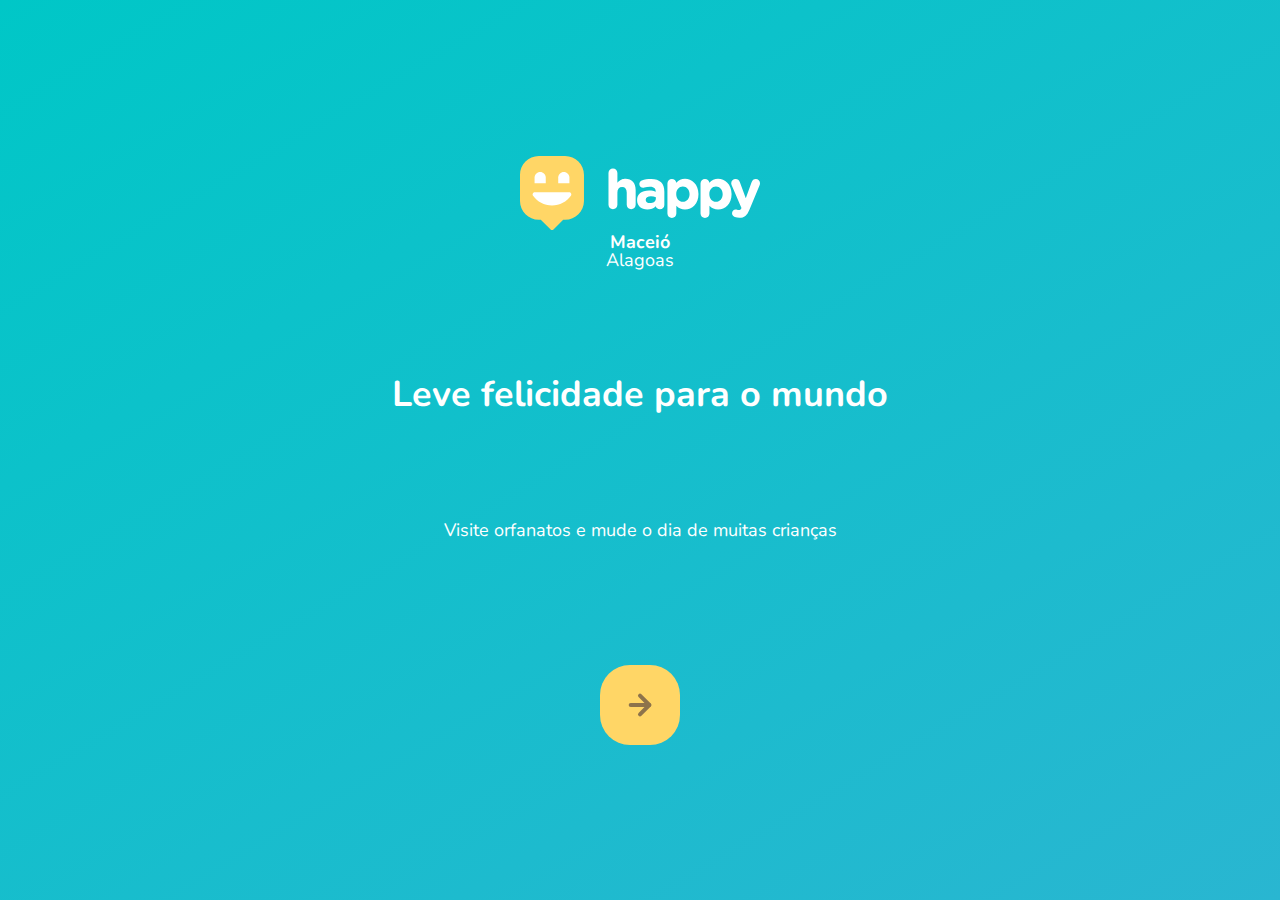
==== index.html @ fd1f704e "page-landing" ====
<!DOCTYPE html>
<html lang="pt-br">
<head>
    <meta charset="UTF-8">
    <meta name="viewport" content="width=device-width, initial-scale=1.0">
    <title>Happy</title>

    <link rel="icon" href="./public/images/logo-icon.png">

    <link rel="stylesheet" href="./public/css/main.css">
    <link rel="stylesheet" href="./public/css/animations.css">
    <link rel="stylesheet" href="./public/css/page-landing.css">

    <link href="https://fonts.googleapis.com/css2?family=Nunito:wght@400;600;800&display=swap" rel="stylesheet">
</head>
<body>
    <div id="page-landing">
        <div id="container">
            <header>
                <img 
                    class="animate-up"
                    id="logo"
                    src="./public/images/logo.svg"
                    alt="Logomarca de Happy">
        
                <div class="location animate-up">
                    <strong>Maceió</strong>
                    <p>Alagoas</p>
                </div>
            </header>
        
            <main>
                <h1 class="animate-up">Leve felicidade para o mundo</h1>
        
                <section class="visit">
                    <p class="animate-up">Visite orfanatos e mude o dia de muitas crianças</p>
                    
                    <a href="#" title="Visite orfanatos" class="animate-up">
                        <img src="./public/images/arrow.svg" alt="Ir para o mapa">
                    </a>
                </section>
            </main>
        </div>
    </div>
</body>
</html>
---- public/css/main.css ----
* {
    margin: 0;
    padding: 0;
}

:root {
    font-size: 62.5%;
}

body {
    height: 100vh;
    color: white;
}

body,
input,
button,
textarea {
    font: 400 1.8rem/1 'Nunito', sans-serif;
}
---- public/css/animations.css ----
/* Animações */
@keyframes up {
    from {
        opacity: 0;
        transform: translateY(16px);
    }

    to {
        opacity: 1;
        transform: translateY(0);
    }
}

.animate-up {
    animation-name: up;
    animation-duration: 300ms;
    animation-fill-mode: backwards;
}
---- public/css/page-landing.css ----
#page-landing {
    background: linear-gradient(329.54deg, #29b6d1 0%, #00c7c7 100%) no-repeat;

    text-align: center;
    min-height: 100vh;

    display: flex;
}

#container {
    margin: auto;

    width: 90%;
}

.location,
h1,
.visit p {
    height: 16vh;
}

.visit a {
    width: 8rem;
    height: 8rem;
    background: #ffd666;
    
    border: none;
    border-radius: 3rem;

    display: flex;
    align-items: center;
    justify-content: center;

    margin: auto;

    transition: background 200ms;
}

.visit a:hover {
    background: #96feff;
}
/* Animações */
#logo {
    animation-delay: 50ms;
}

.location {
    animation-delay: 100ms;
}

main h1 {
    animation-delay: 150ms;
}

.visit p {
    animation-delay: 200ms;
}

.visit a {
    animation-delay: 250ms;
}
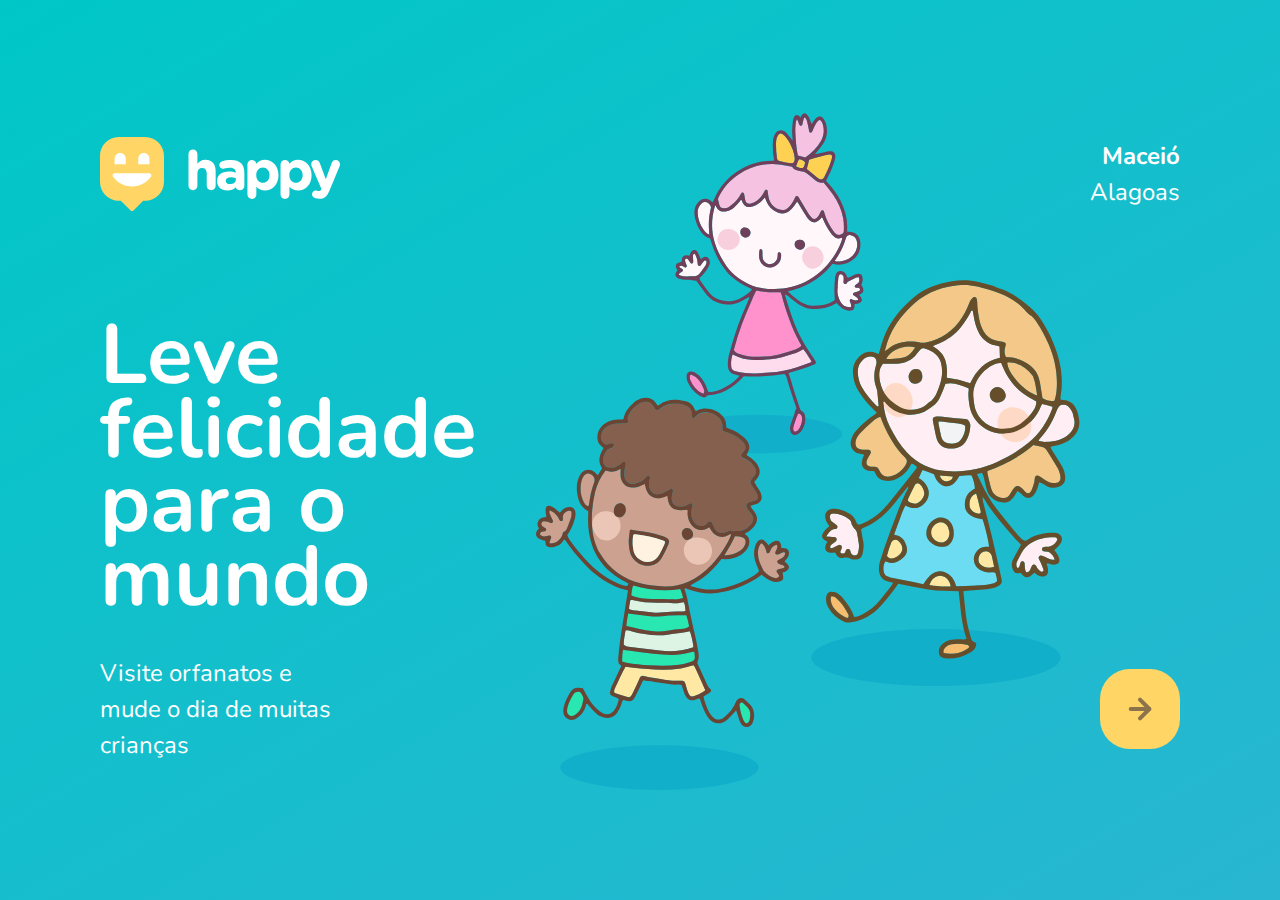
==== commit fb5f198e: "page orphanages and page orphanage" ====
--- a/index.html
+++ b/index.html
@@ -35,7 +35,7 @@
                 <section class="visit">
                     <p class="animate-up">Visite orfanatos e mude o dia de muitas crianças</p>
                     
-                    <a href="#" title="Visite orfanatos" class="animate-up">
+                    <a href="orphanages.html" title="Visite orfanatos" class="animate-up">
                         <img src="./public/images/arrow.svg" alt="Ir para o mapa">
                     </a>
                 </section>
--- a/public/css/main.css
+++ b/public/css/main.css
@@ -1,6 +1,7 @@
 * {
     margin: 0;
     padding: 0;
+    box-sizing: border-box;
 }
 
 :root {
@@ -10,11 +11,12 @@
 body {
     height: 100vh;
     color: white;
+    background: #EBF2F5;
 }
 
 body,
 input,
 button,
 textarea {
-    font: 400 1.8rem/1 'Nunito', sans-serif;
+    font: 400 1.8rem/1.5 'Nunito', sans-serif;
 }--- a/public/css/animations.css
+++ b/public/css/animations.css
@@ -11,8 +11,39 @@
     }
 }
 
+@keyframes right {
+    from {
+        transform: translateX(-100%);
+    }
+
+    to {
+        transform: translateX(0);
+    }
+}
+
+@keyframes appear {
+    from {
+        opacity: 0;
+    }
+
+    to {
+        opacity: 1;
+    }
+}
+
 .animate-up {
     animation-name: up;
     animation-duration: 300ms;
     animation-fill-mode: backwards;
+}
+
+.animate-right {
+    animation-name: right;
+    animation-duration: 300ms;
+}
+
+.animate-appear {
+    animation-name: appear;
+    animation-duration: 300ms;
+    animation-fill-mode: backwards; /* aplicar(permanecer) as propriedades da animação quando terminar */
 }--- a/public/css/page-landing.css
+++ b/public/css/page-landing.css
@@ -10,13 +10,30 @@
 #container {
     margin: auto;
 
-    width: 90%;
+    width: min(90%, 112rem); /*Procurar o mínimo entre 90% e 1120px -> Se o min for 90% ele aplica, ou se for 1120px ele aplica*/
 }
 
 .location,
 h1,
 .visit p {
     height: 16vh;
+}
+
+#logo {
+    animation-delay: 50ms;
+}
+
+.location {
+    animation-delay: 100ms;
+}
+
+main h1 {
+    animation-delay: 150ms;
+    font-size: clamp(4rem, 8vw, 8.4rem);/*clamp(mínimo, valor(ideal), máximo)*/
+}
+
+.visit p {
+    animation-delay: 200ms;
 }
 
 .visit a {
@@ -33,29 +50,61 @@
 
     margin: auto;
 
+    animation-delay: 250ms;
     transition: background 200ms;
 }
 
 .visit a:hover {
     background: #96feff;
 }
-/* Animações */
-#logo {
-    animation-delay: 50ms;
-}
 
-.location {
-    animation-delay: 100ms;
-}
+/* Desktop version */
+@media (min-width: 760px) {
+    #container {
+        /* shorthand background: image repeat position / size */
+        background: url("../images/bg.svg") no-repeat 80% / clamp(30rem, 54vw,56rem);
+        padding: 5rem 2rem;
+    }
 
-main h1 {
-    animation-delay: 150ms;
-}
+    header {
+        display: flex;
+        align-items: center;
+        justify-content: space-between;
+    }
 
-.visit p {
-    animation-delay: 200ms;
-}
+    .location, h1, .visit p {
+        height: initial;
+        text-align: initial;
+    }
 
-.visit a {
-    animation-delay: 250ms;
+    .location {
+        text-align: right;
+        font-size: 2.4rem;
+        line-height: 1.5;
+    }
+
+    main h1 {
+        font-weight: bold;
+        line-height: .88;
+
+        margin: clamp(10%, 9vh, 12%) 0 4rem;
+
+        width: min(300px, 80%);
+    }
+
+    .visit {
+        display: flex;
+        align-items: center;
+        justify-content: space-between;
+    }
+
+    .visit p {
+        font-size: 2.4rem;
+        line-height: 1.5;
+        width: clamp(20rem, 20vw, 30rem);
+    }
+
+    .visit a {
+        margin: initial;
+    }
 }